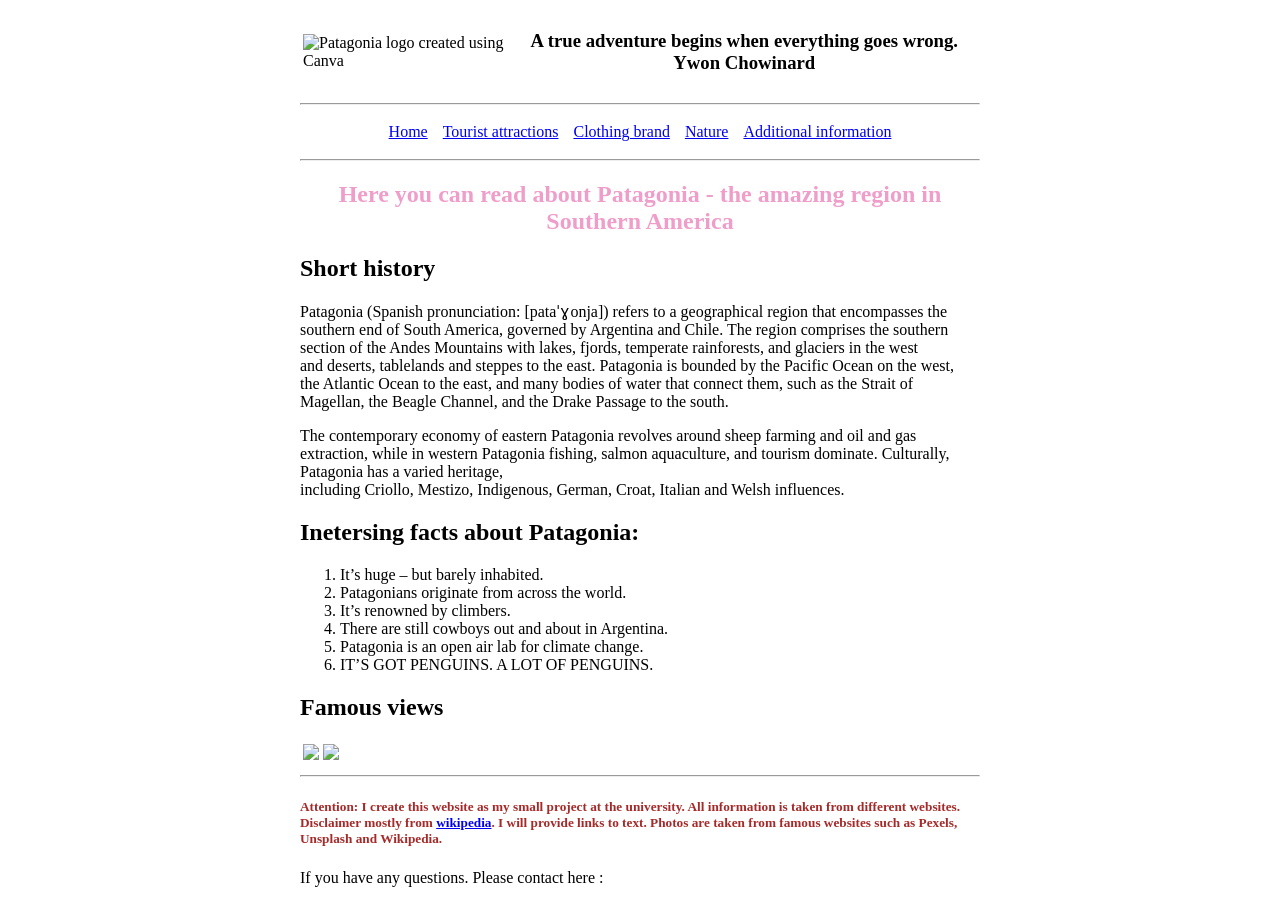
==== index.html @ 426af934 "Rename Patagonia_site.html to index.html" ====
<!DOCTYPE html>
<html>
    
<head> <title> Patagonia </title> </head>
<body style ="margin-left:300px; margin-right:300px; "> 
<header> 
    <table>
        <tr>
            <td><a> <img src="images/LOGO PATAGONIA.jpg" alt="Patagonia logo created using Canva" width="30%"> </a> </td>
            <td><h3 style="text-align: center;">A true adventure begins when everything goes wrong. Ywon Chowinard</h3> </td>
        </tr>
    </table>
</header>


<nav>
    <hr>
    <table cellspacing="5" cellpadding="5" align="center">
    <tr>
        <td><a href="Patagonia_site.html">Home</a></td>
        <td><a href="Tourist attractions.html">Tourist attractions</a></td>
        <td><a href="Clothing brand.html">Clothing brand</a></td>
        <td><a href="Nature.html">Nature</a></td>
        <td><a href="Additional information.html">Additional information</a></td>
    </tr>
    </table>
    <hr>
</nav>


<article> 
<h1 style="text-align: center; color: #ef9eca;"> Here you can read about Patagonia - the amazing region in Southern America</h1>	
<h2> Short history </h2>
    <p> Patagonia (Spanish pronunciation: [pataˈɣonja]) refers to a geographical region that encompasses the southern end of South America, governed by Argentina and Chile. The region comprises the southern section of the Andes Mountains with lakes, fjords, temperate rainforests, and glaciers in the west and deserts, tablelands and steppes to the east. Patagonia is bounded by the Pacific Ocean on the west, the Atlantic Ocean to the east, and many bodies of water that connect them, such as the Strait of Magellan, the Beagle Channel, and the Drake Passage to the south. </p>
    <p> The contemporary economy of eastern Patagonia revolves around sheep farming and oil and gas extraction, while in western Patagonia fishing, salmon aquaculture, and tourism dominate. Culturally, Patagonia has a varied heritage, including Criollo, Mestizo, Indigenous, German, Croat, Italian and Welsh influences.</p>
</article>


<p> <h2>Inetersing facts about Patagonia:</h2>
    <ol>
        <li>It’s huge – but barely inhabited.</li>
        <li>Patagonians originate from across the world.</li>
        <li>It’s renowned by climbers.</li>
        <li>There are still cowboys out and about in Argentina.</li>
        <li>Patagonia is an open air lab for climate change.</li>
        <li>IT’S GOT PENGUINS. A LOT OF PENGUINS.</li>
    </ol>
</p>

 <article>
    <h2>Famous views</h2>
    <table> 
        <tr>
            <th><img  src="https://images.unsplash.com/photo-1558517286-8a9cb0b8c793?ixlib=rb-4.0.3&ixid=MnwxMjA3fDB8MHxwaG90by1wYWdlfHx8fGVufDB8fHx8&auto=format&fit=crop&w=2065&q=80" width = "100%"></th>
            <th><img src="https://images.unsplash.com/photo-1585491665805-48272c97a0f6?ixlib=rb-4.0.3&ixid=MnwxMjA3fDB8MHxwaG90by1wYWdlfHx8fGVufDB8fHx8&auto=format&fit=crop&w=2070&q=80" width="100%"></th>
        </tr>
    </table>
</article>


<footer>
    <hr>
    <h5 style="text-align: left; color: brown;"> Attention: I create this website as my small project at the university. All information is taken from different websites. Disclaimer mostly from <a href = "https://en.wikipedia.org/wiki/Patagonia">wikipedia</a>. I will provide links to text. Photos are taken from famous websites such as Pexels, Unsplash and Wikipedia. </h4>
    <a> If you have any questions. Please contact here : </a>
</footer>
</body>
</html>
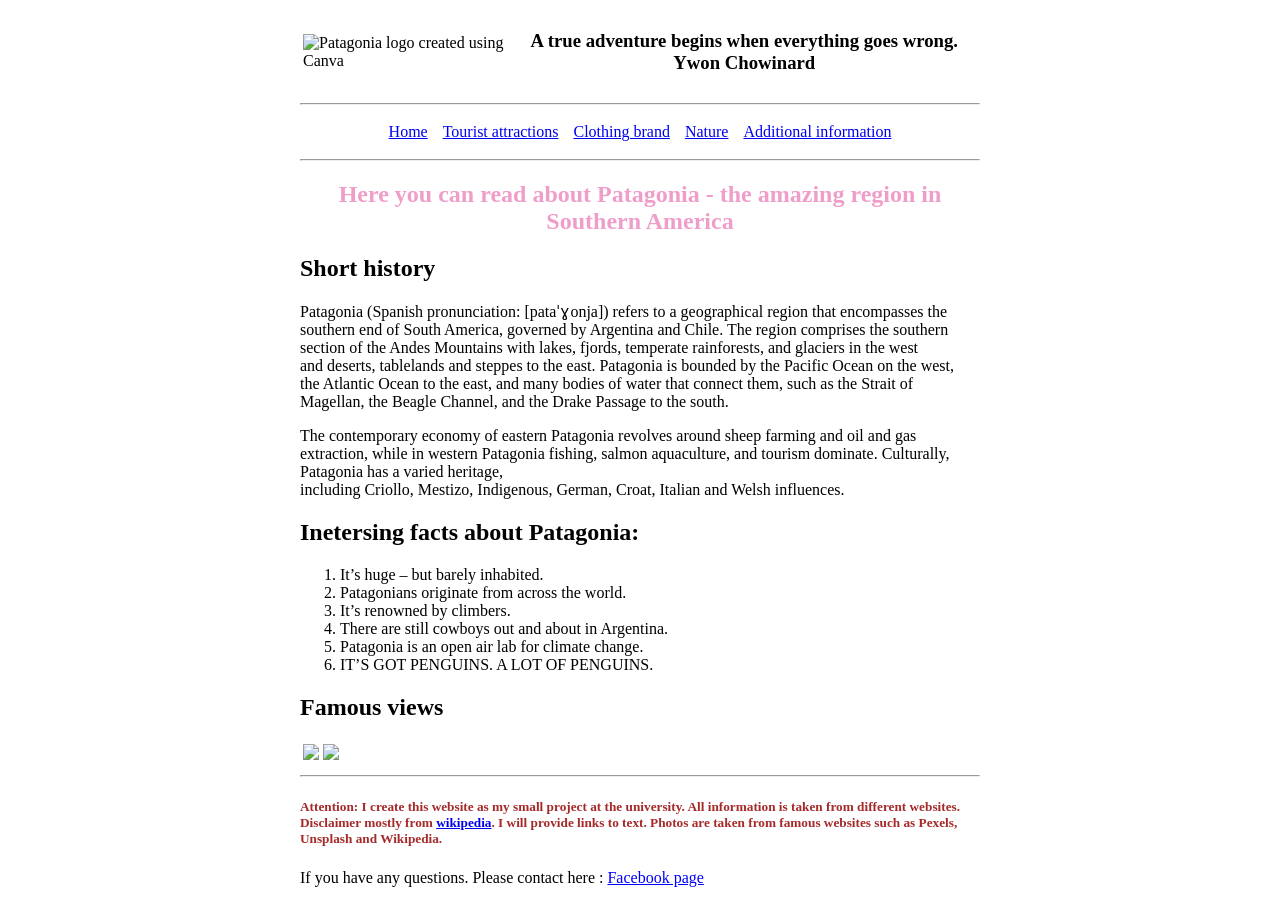
==== commit 7d892425: "Add files via upload" ====
--- a/index.html
+++ b/index.html
@@ -17,7 +17,7 @@
     <hr>
     <table cellspacing="5" cellpadding="5" align="center">
     <tr>
-        <td><a href="Patagonia_site.html">Home</a></td>
+        <td><a href="index.html">Home</a></td>
         <td><a href="Tourist attractions.html">Tourist attractions</a></td>
         <td><a href="Clothing brand.html">Clothing brand</a></td>
         <td><a href="Nature.html">Nature</a></td>
@@ -61,7 +61,7 @@
 <footer>
     <hr>
     <h5 style="text-align: left; color: brown;"> Attention: I create this website as my small project at the university. All information is taken from different websites. Disclaimer mostly from <a href = "https://en.wikipedia.org/wiki/Patagonia">wikipedia</a>. I will provide links to text. Photos are taken from famous websites such as Pexels, Unsplash and Wikipedia. </h4>
-    <a> If you have any questions. Please contact here : </a>
+    <p> If you have any questions. Please contact here :  <a href="https://www.facebook.com/sofiiiyka/" style="color: blue;"> Facebook page </a></p>
 </footer>
 </body>
-</html>
+</html>
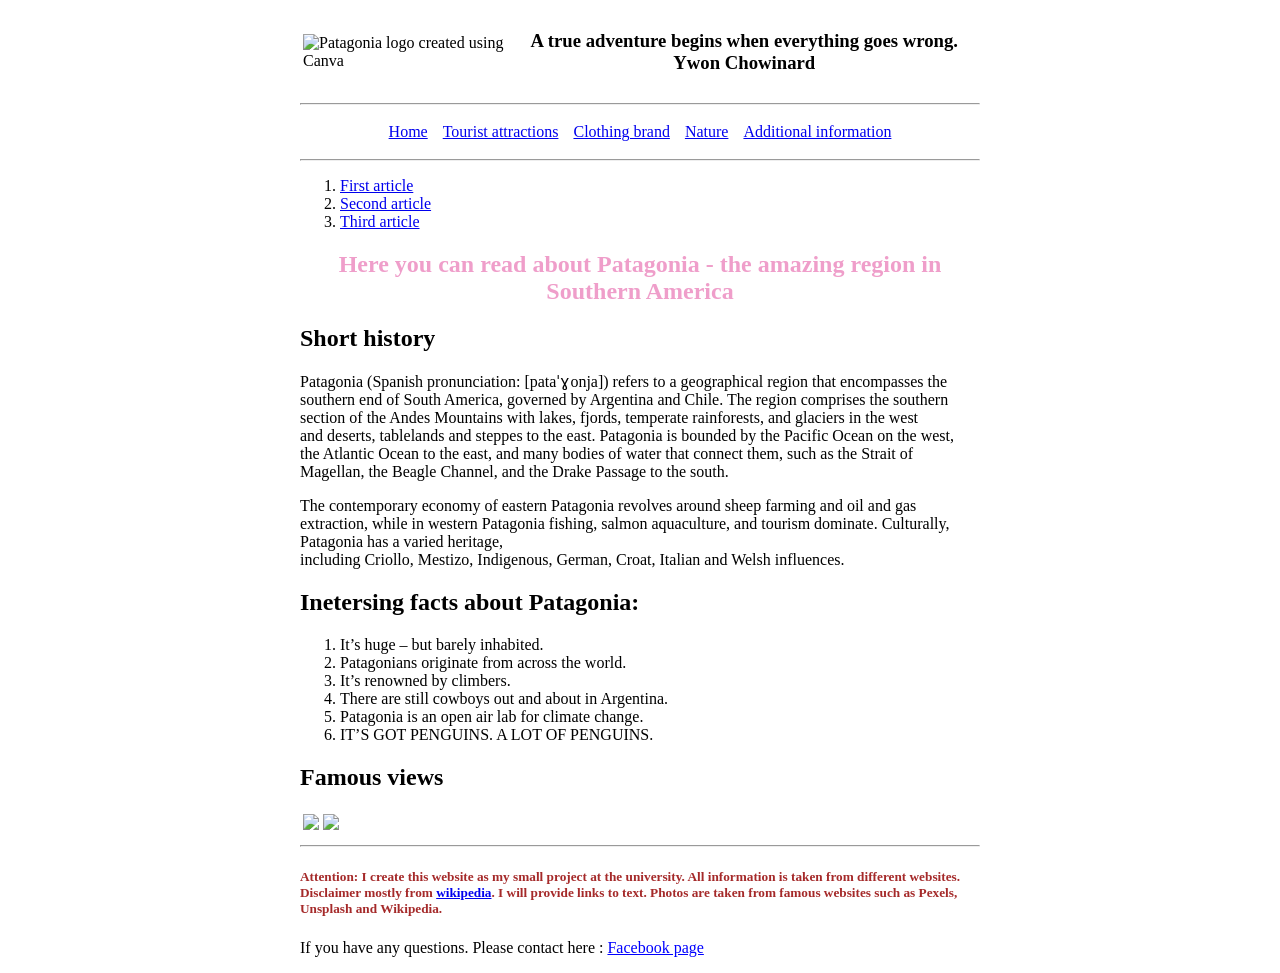
==== commit 87ae894f: "Update index.html" ====
--- a/index.html
+++ b/index.html
@@ -6,7 +6,7 @@
 <header> 
     <table>
         <tr>
-            <td><a> <img src="images/LOGO PATAGONIA.jpg" alt="Patagonia logo created using Canva" width="30%"> </a> </td>
+            <td><a> <img src="https://lh3.googleusercontent.com/[base64]w500-h400-no?authuser=0" alt="Patagonia logo created using Canva" width="30%"> </a> </td>
             <td><h3 style="text-align: center;">A true adventure begins when everything goes wrong. Ywon Chowinard</h3> </td>
         </tr>
     </table>
@@ -27,15 +27,20 @@
     <hr>
 </nav>
 
-
-<article> 
+<main>
+<ol>
+    <li><a href="#first">First article</a></li>
+    <li><a href="#second">Second article</a></li>
+    <li><a href="#third">Third article</a></li>
+</ol>
+<article id="first">
 <h1 style="text-align: center; color: #ef9eca;"> Here you can read about Patagonia - the amazing region in Southern America</h1>	
 <h2> Short history </h2>
     <p> Patagonia (Spanish pronunciation: [pataˈɣonja]) refers to a geographical region that encompasses the southern end of South America, governed by Argentina and Chile. The region comprises the southern section of the Andes Mountains with lakes, fjords, temperate rainforests, and glaciers in the west and deserts, tablelands and steppes to the east. Patagonia is bounded by the Pacific Ocean on the west, the Atlantic Ocean to the east, and many bodies of water that connect them, such as the Strait of Magellan, the Beagle Channel, and the Drake Passage to the south. </p>
     <p> The contemporary economy of eastern Patagonia revolves around sheep farming and oil and gas extraction, while in western Patagonia fishing, salmon aquaculture, and tourism dominate. Culturally, Patagonia has a varied heritage, including Criollo, Mestizo, Indigenous, German, Croat, Italian and Welsh influences.</p>
 </article>
 
-
+<article id="second">
 <p> <h2>Inetersing facts about Patagonia:</h2>
     <ol>
         <li>It’s huge – but barely inhabited.</li>
@@ -46,8 +51,9 @@
         <li>IT’S GOT PENGUINS. A LOT OF PENGUINS.</li>
     </ol>
 </p>
+</article>
 
- <article>
+ <article id="third">
     <h2>Famous views</h2>
     <table> 
         <tr>
@@ -56,7 +62,7 @@
         </tr>
     </table>
 </article>
-
+</main>
 
 <footer>
     <hr>
@@ -64,4 +70,4 @@
     <p> If you have any questions. Please contact here :  <a href="https://www.facebook.com/sofiiiyka/" style="color: blue;"> Facebook page </a></p>
 </footer>
 </body>
-</html>+</html>
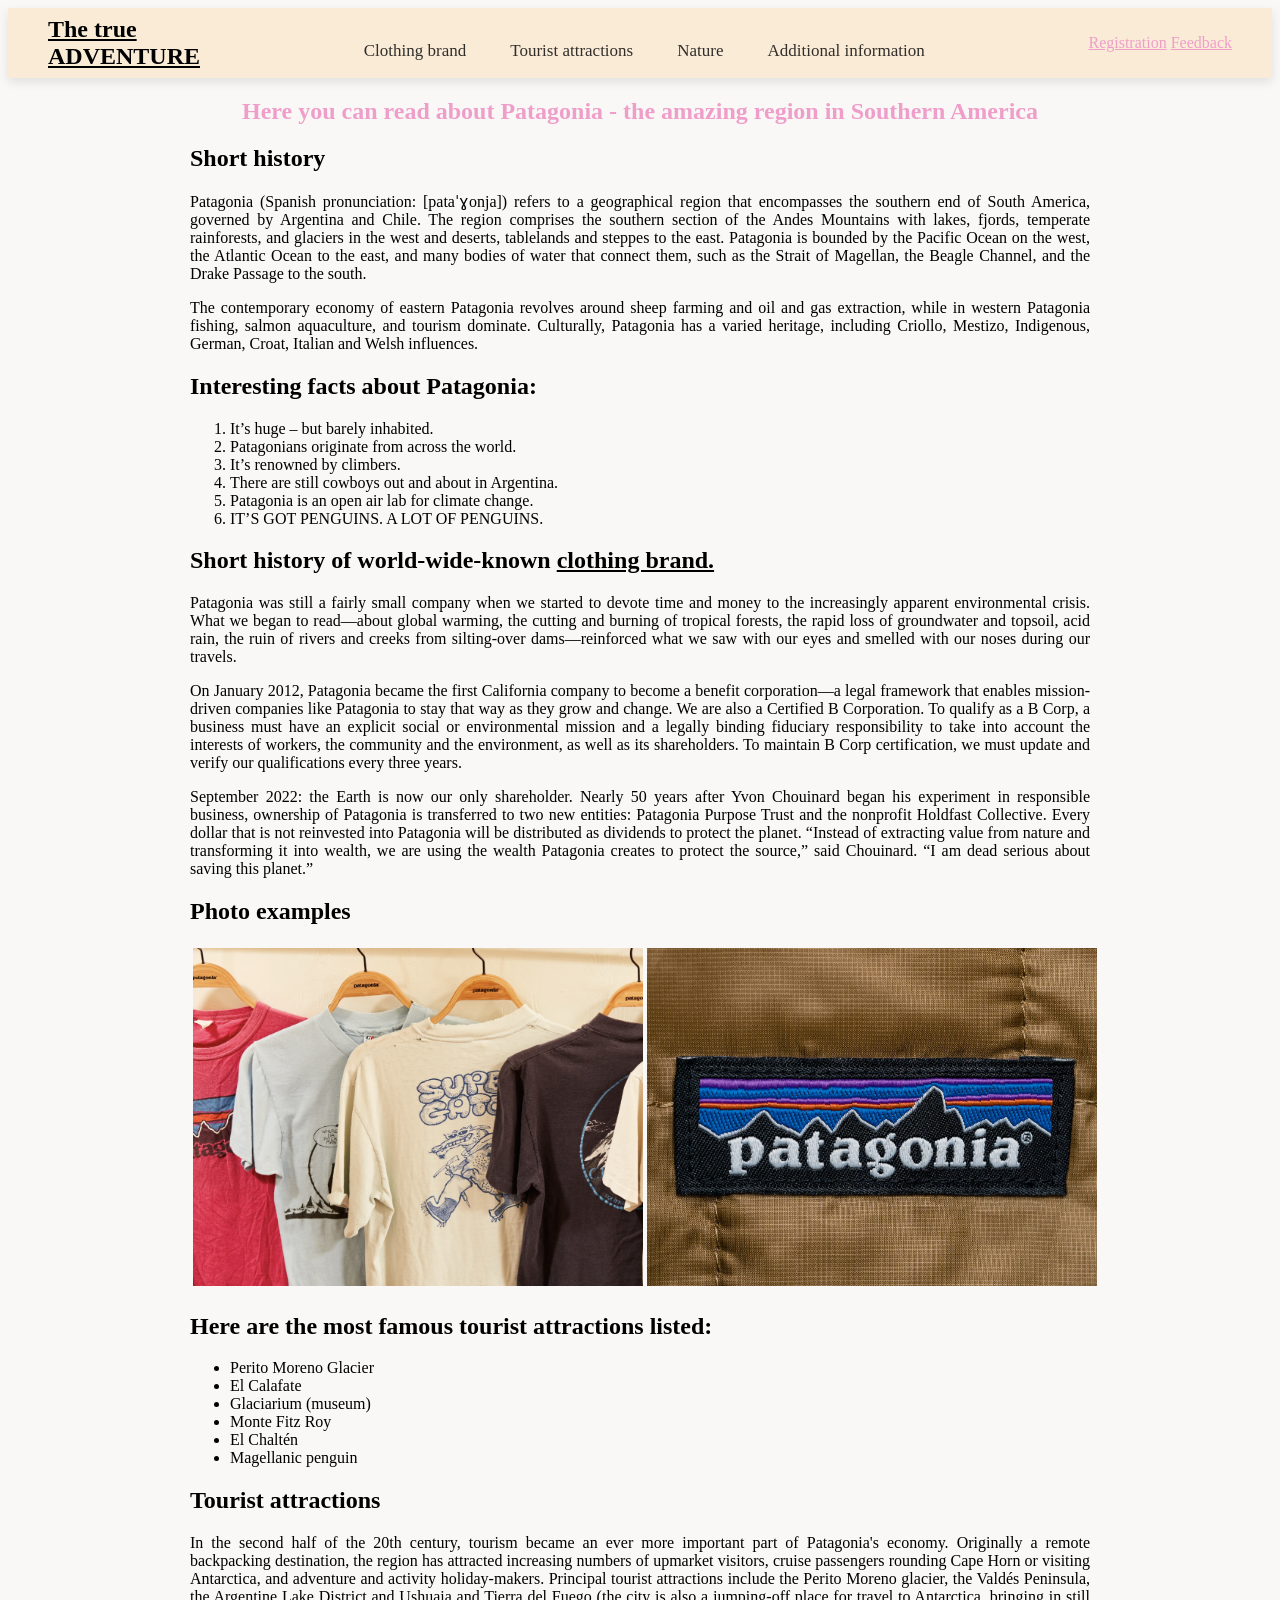
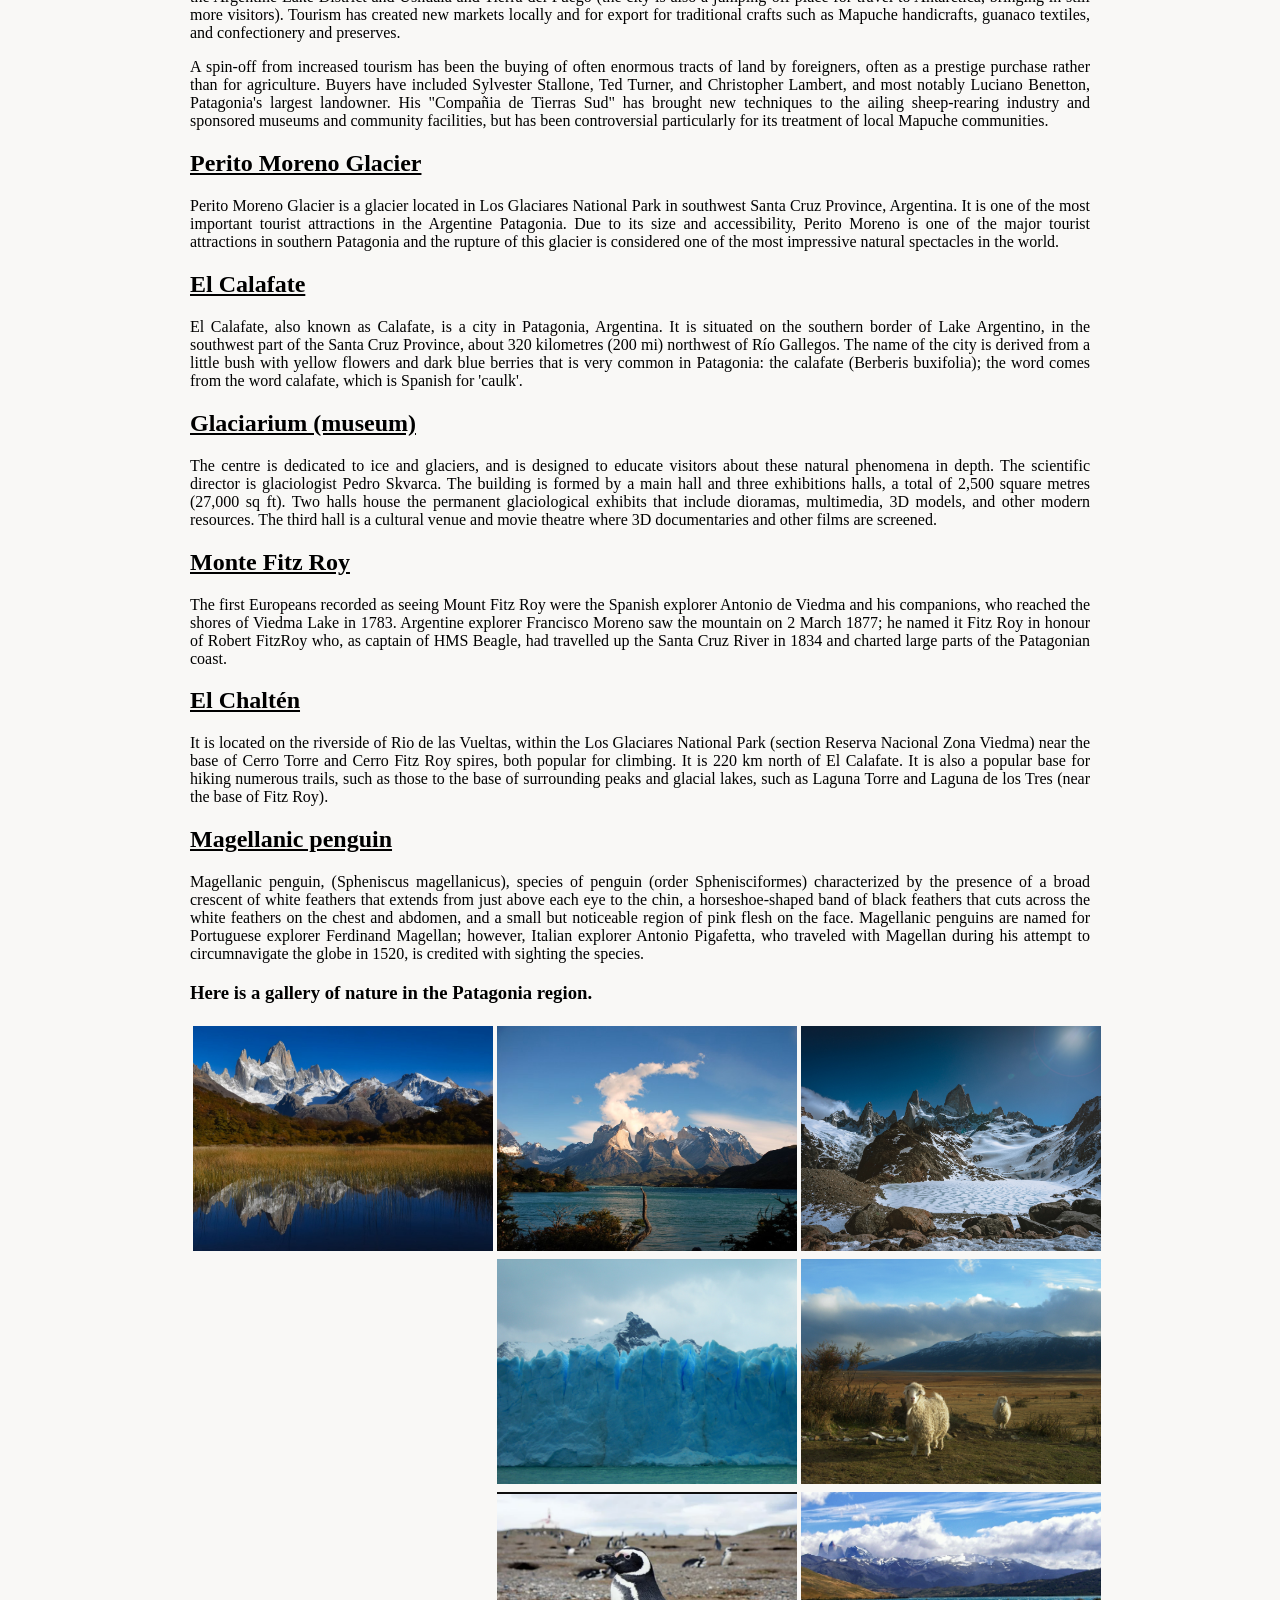
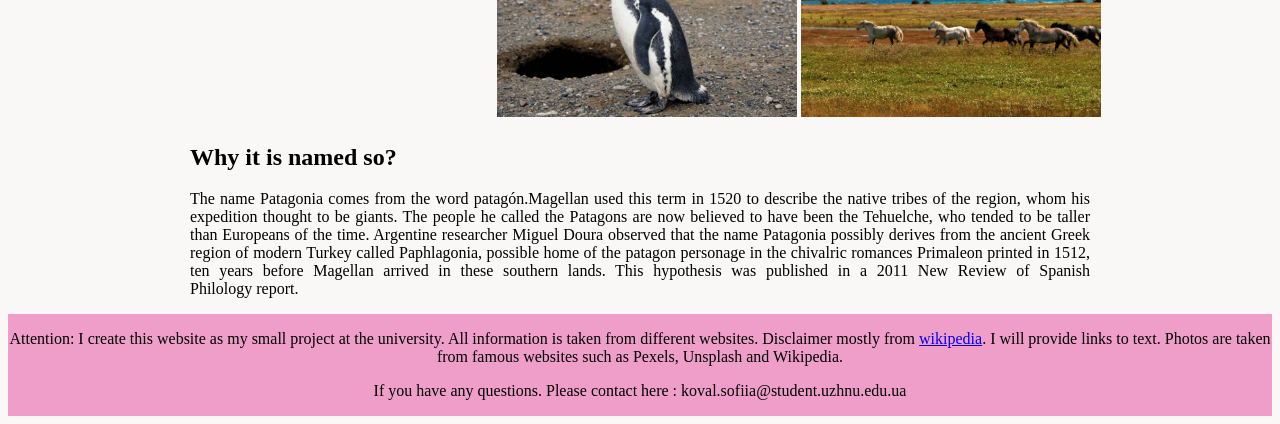
==== commit f998b39c: "Add files via upload" ====
--- a/index.html
+++ b/index.html
@@ -1,73 +1,148 @@
 <!DOCTYPE html>
 <html>
     
-<head> <title> Patagonia </title> </head>
-<body style ="margin-left:300px; margin-right:300px; "> 
-<header> 
+<head> 
+    <title> Patagonia </title> 
+    <link rel="stylesheet" href="main.css">
+</head>
+
+<body class="grid-container"> 
+
+    <header class="header"> 
+        <section class="nav">
+            <h1><a href="index.html" class="name"> The true <br>ADVENTURE </a> </h1>
+            <section class="wrap">
+                <ul class="menu">
+                    <li><a href="#clothing">Clothing brand</a></li>
+                    <li><a href="#tourist">Tourist attractions</a></li>
+                    <li><a href="#nature">Nature</a></li>
+                    <li><a href="#additional">Additional information</a></li>
+                </ul>
+            </section>
+            <article>
+                <a href="Registration.html" style="color: #ef9eca;">Registration</a> 
+            <a href="Feedback.html" style="color: #ef9eca;"> Feedback </a>
+            </article>
+        </section>
+    </header>	
+
+    <main class="main">
+    
+    <article>
+    <h1 style="text-align: center; color: #ef9eca;"> Here you can read about Patagonia - the amazing region in Southern America</h1>	
+    <h2> Short history </h2>
+        <p> Patagonia (Spanish pronunciation: [pataˈɣonja]) refers to a geographical region that encompasses the southern end of South America, governed by Argentina and Chile. The region comprises the southern section of the Andes Mountains with lakes, fjords, temperate rainforests, and glaciers in the west and deserts, tablelands and steppes to the east. Patagonia is bounded by the Pacific Ocean on the west, the Atlantic Ocean to the east, and many bodies of water that connect them, such as the Strait of Magellan, the Beagle Channel, and the Drake Passage to the south. </p>
+        <p> The contemporary economy of eastern Patagonia revolves around sheep farming and oil and gas extraction, while in western Patagonia fishing, salmon aquaculture, and tourism dominate. Culturally, Patagonia has a varied heritage, including Criollo, Mestizo, Indigenous, German, Croat, Italian and Welsh influences.</p>
+    </article>
+
+    <article>
+        <h2>Interesting facts about Patagonia:</h2>
+                    <ol>
+                        <li>It’s huge – but barely inhabited.</li>
+                        <li>Patagonians originate from across the world.</li>
+                        <li>It’s renowned by climbers.</li>
+                        <li>There are still cowboys out and about in Argentina.</li>
+                        <li>Patagonia is an open air lab for climate change.</li>
+                        <li>IT’S GOT PENGUINS. A LOT OF PENGUINS.</li>
+                    </ol>
+        
+    </article>
+    
+    <article id="clothing">
+        <h2>Short history of world-wide-known <a href="https://www.patagonia.com/company-history/" style="color: black;"> clothing brand.</a></h2>
+        <p>
+            Patagonia was still a fairly small company when we started to devote time and money to the increasingly apparent environmental crisis. What we began to read—about global warming, the cutting and burning of tropical forests, the rapid loss of groundwater and topsoil, acid rain, the ruin of rivers and creeks from silting-over dams—reinforced what we saw with our eyes and smelled with our noses during our travels.
+        </p>
+
+        <p>
+            On January 2012, Patagonia became the first California company to become a benefit corporation—a legal framework that enables mission-driven companies like Patagonia to stay that way as they grow and change. We are also a Certified B Corporation. To qualify as a B Corp, a business must have an explicit social or environmental mission and a legally binding fiduciary responsibility to take into account the interests of workers, the community and the environment, as well as its shareholders. To maintain B Corp certification, we must update and verify our qualifications every three years.
+        </p>
+            
+        <p>
+            September 2022: the Earth is now our only shareholder. Nearly 50 years after Yvon Chouinard began his experiment in responsible business, ownership of Patagonia is transferred to two new entities: Patagonia Purpose Trust and the nonprofit Holdfast Collective. Every dollar that is not reinvested into Patagonia will be distributed as dividends to protect the planet. “Instead of extracting value from nature and transforming it into wealth, we are using the wealth Patagonia creates to protect the source,” said Chouinard. “I am dead serious about saving this planet.”
+        </p>
+            
+    <h2>Photo examples</h2>
     <table>
         <tr>
-            <td><a> <img src="https://lh3.googleusercontent.com/[base64]w500-h400-no?authuser=0" alt="Patagonia logo created using Canva" width="30%"> </a> </td>
-            <td><h3 style="text-align: center;">A true adventure begins when everything goes wrong. Ywon Chowinard</h3> </td>
+            <td><img src="images/patagonia_clothes_hanging.png" alt="" width="450px"></td>
+            <td><img src="images/patagonia_clothes_logo.jpg" alt="" width="450px"></td>
         </tr>
     </table>
-</header>
+    </article>
+
+    <article id="tourist">   
+
+        <p> <h2>Here are the most famous tourist attractions listed:</h2>
+            <ul>
+                <li> Perito Moreno Glacier</li>
+                <li> El Calafate</li>
+                <li> Glaciarium (museum)</li>
+                <li>Monte Fitz Roy</li>
+                <li>El Chaltén</li>
+                <li>Magellanic penguin</li>
+            </ul>
+        </p>
+
+        <h2> Tourist attractions</h2>
+        <p>In the second half of the 20th century, tourism became an ever more important part of Patagonia's economy. Originally a remote backpacking destination, the region has attracted increasing numbers of upmarket visitors, cruise passengers rounding Cape Horn or visiting Antarctica, and adventure and activity holiday-makers. Principal tourist attractions include the Perito Moreno glacier, the Valdés Peninsula, the Argentine Lake District and Ushuaia and Tierra del Fuego (the city is also a jumping-off place for travel to Antarctica, bringing in still more visitors). Tourism has created new markets locally and for export for traditional crafts such as Mapuche handicrafts, guanaco textiles, and confectionery and preserves.</p>
+        <p>A spin-off from increased tourism has been the buying of often enormous tracts of land by foreigners, often as a prestige purchase rather than for agriculture. Buyers have included Sylvester Stallone, Ted Turner, and Christopher Lambert, and most notably Luciano Benetton, Patagonia's largest landowner. His "Compañia de Tierras Sud" has brought new techniques to the ailing sheep-rearing industry and sponsored museums and community facilities, but has been controversial particularly for its treatment of local Mapuche communities.</p>
+
+        <h1> <a href="https://en.wikipedia.org/wiki/Perito_Moreno_Glacier" style="color: black;">Perito Moreno Glacier</a></h1>
+        <p>Perito Moreno Glacier is a glacier located in Los Glaciares National Park in southwest Santa Cruz Province, Argentina. It is one of the most important tourist attractions in the Argentine Patagonia. 
+    Due to its size and accessibility, Perito Moreno is one of the major tourist attractions in southern Patagonia and the rupture of this glacier is considered one of the most impressive natural spectacles in the world.</p>
+
+        <h1><a href="https://en.wikipedia.org/wiki/El_Calafate" style="color: black;">El Calafate</a></h1>
+        <p>El Calafate, also known as Calafate, is a city in Patagonia, Argentina. It is situated on the southern border of Lake Argentino, in the southwest part of the Santa Cruz Province, about 320 kilometres (200 mi) northwest of Río Gallegos. The name of the city is derived from a little bush with yellow flowers and dark blue berries that is very common in Patagonia: the calafate (Berberis buxifolia); the word comes from the word calafate, which is Spanish for 'caulk'. </p>
+
+        <h1><a href="https://en.wikipedia.org/wiki/Glaciarium_(museum)" style="color: black">Glaciarium (museum)</a></h1>
+        <p>The centre is dedicated to ice and glaciers, and is designed to educate visitors about these natural phenomena in depth. The scientific director is glaciologist Pedro Skvarca. The building is formed by a main hall and three exhibitions halls, a total of 2,500 square metres (27,000 sq ft). Two halls house the permanent glaciological exhibits that include dioramas, multimedia, 3D models, and other modern resources. The third hall is a cultural venue and movie theatre where 3D documentaries and other films are screened. </p>
+
+        <h1><a href="https://en.wikipedia.org/wiki/Fitz_Roy" style="color: black; "> Monte Fitz Roy</a></h1>
+        <p>The first Europeans recorded as seeing Mount Fitz Roy were the Spanish explorer Antonio de Viedma and his companions, who reached the shores of Viedma Lake in 1783. Argentine explorer Francisco Moreno saw the mountain on 2 March 1877; he named it Fitz Roy in honour of Robert FitzRoy who, as captain of HMS Beagle, had travelled up the Santa Cruz River in 1834 and charted large parts of the Patagonian coast.</p>
+
+        <h1><a href="https://en.wikipedia.org/wiki/El_Chalt%C3%A9n" style="color: black; "> El Chaltén</a></h1>
+        <p>It is located on the riverside of Rio de las Vueltas, within the Los Glaciares National Park (section Reserva Nacional Zona Viedma) near the base of Cerro Torre and Cerro Fitz Roy spires, both popular for climbing. It is 220 km north of El Calafate. It is also a popular base for hiking numerous trails, such as those to the base of surrounding peaks and glacial lakes, such as Laguna Torre and Laguna de los Tres (near the base of Fitz Roy).</p>
+
+        <h1><a href="https://www.britannica.com/animal/Magellanic-penguin" style="color: black;"> Magellanic penguin</a></h1>
+        <p>Magellanic penguin, (Spheniscus magellanicus), species of penguin (order Sphenisciformes) characterized by the presence of a broad crescent of white feathers that extends from just above each eye to the chin, a horseshoe-shaped band of black feathers that cuts across the white feathers on the chest and abdomen, and a small but noticeable region of pink flesh on the face. Magellanic penguins are named for Portuguese explorer Ferdinand Magellan; however, Italian explorer Antonio Pigafetta, who traveled with Magellan during his attempt to circumnavigate the globe in 1520, is credited with sighting the species.</p>
+
+    </article>
 
 
-<nav>
-    <hr>
-    <table cellspacing="5" cellpadding="5" align="center">
-    <tr>
-        <td><a href="index.html">Home</a></td>
-        <td><a href="Tourist attractions.html">Tourist attractions</a></td>
-        <td><a href="Clothing brand.html">Clothing brand</a></td>
-        <td><a href="Nature.html">Nature</a></td>
-        <td><a href="Additional information.html">Additional information</a></td>
-    </tr>
-    </table>
-    <hr>
-</nav>
+    <article id="nature">
+        <h3>Here is a gallery of nature in the Patagonia region.</h3>
+        <table>
+            <tr>
+                <th> <img src="images/nature1.jpg" alt="" width="300px"></th>
+                <th> <img src="images/nature2.jpg" alt="" width="300px"></th>
+                <th> <img src="images/nature3.jpg" alt="" width="300px"></th>
+            </tr>
+            <tr>    
+                <th> <img src="images/nature4.jpg" alt="" width="300px"></th>
+                <th> <img src="images/nature5.jpg" alt="" width="300px"></th>
+                <th> <img src="images/nature6.jpg" alt="" width="300px"></th>
+            </tr>
+            <tr>
+                <th> <img src="images/pexels-luis-dalvan-1684166.jpg" alt="" width="300px"></th>
+                <th> <img src="images/magellanic_penguin.png" alt="" width="300px"></th>
+                <th> <img src="images/horses.jpg" alt="" width="300px"></th>
+            </tr>
+        </table>
+    </article>
+    
 
-<main>
-<ol>
-    <li><a href="#first">First article</a></li>
-    <li><a href="#second">Second article</a></li>
-    <li><a href="#third">Third article</a></li>
-</ol>
-<article id="first">
-<h1 style="text-align: center; color: #ef9eca;"> Here you can read about Patagonia - the amazing region in Southern America</h1>	
-<h2> Short history </h2>
-    <p> Patagonia (Spanish pronunciation: [pataˈɣonja]) refers to a geographical region that encompasses the southern end of South America, governed by Argentina and Chile. The region comprises the southern section of the Andes Mountains with lakes, fjords, temperate rainforests, and glaciers in the west and deserts, tablelands and steppes to the east. Patagonia is bounded by the Pacific Ocean on the west, the Atlantic Ocean to the east, and many bodies of water that connect them, such as the Strait of Magellan, the Beagle Channel, and the Drake Passage to the south. </p>
-    <p> The contemporary economy of eastern Patagonia revolves around sheep farming and oil and gas extraction, while in western Patagonia fishing, salmon aquaculture, and tourism dominate. Culturally, Patagonia has a varied heritage, including Criollo, Mestizo, Indigenous, German, Croat, Italian and Welsh influences.</p>
-</article>
+    <article id="additional">  
+        <h2> Why it is named so?</h2>
+        <p>The name Patagonia comes from the word patagón.Magellan used this term in 1520 to describe the native tribes of the region, whom his expedition thought to be giants. The people he called the Patagons are now believed to have been the Tehuelche, who tended to be taller than Europeans of the time. Argentine researcher Miguel Doura observed that the name Patagonia possibly derives from the ancient Greek region of modern Turkey called Paphlagonia, possible home of the patagon personage in the chivalric romances Primaleon printed in 1512, ten years before Magellan arrived in these southern lands. This hypothesis was published in a 2011 New Review of Spanish Philology report. </p>
+    </article>
 
-<article id="second">
-<p> <h2>Inetersing facts about Patagonia:</h2>
-    <ol>
-        <li>It’s huge – but barely inhabited.</li>
-        <li>Patagonians originate from across the world.</li>
-        <li>It’s renowned by climbers.</li>
-        <li>There are still cowboys out and about in Argentina.</li>
-        <li>Patagonia is an open air lab for climate change.</li>
-        <li>IT’S GOT PENGUINS. A LOT OF PENGUINS.</li>
-    </ol>
-</p>
-</article>
 
- <article id="third">
-    <h2>Famous views</h2>
-    <table> 
-        <tr>
-            <th><img  src="https://images.unsplash.com/photo-1558517286-8a9cb0b8c793?ixlib=rb-4.0.3&ixid=MnwxMjA3fDB8MHxwaG90by1wYWdlfHx8fGVufDB8fHx8&auto=format&fit=crop&w=2065&q=80" width = "100%"></th>
-            <th><img src="https://images.unsplash.com/photo-1585491665805-48272c97a0f6?ixlib=rb-4.0.3&ixid=MnwxMjA3fDB8MHxwaG90by1wYWdlfHx8fGVufDB8fHx8&auto=format&fit=crop&w=2070&q=80" width="100%"></th>
-        </tr>
-    </table>
-</article>
-</main>
+    </main>
 
-<footer>
-    <hr>
-    <h5 style="text-align: left; color: brown;"> Attention: I create this website as my small project at the university. All information is taken from different websites. Disclaimer mostly from <a href = "https://en.wikipedia.org/wiki/Patagonia">wikipedia</a>. I will provide links to text. Photos are taken from famous websites such as Pexels, Unsplash and Wikipedia. </h4>
-    <p> If you have any questions. Please contact here :  <a href="https://www.facebook.com/sofiiiyka/" style="color: blue;"> Facebook page </a></p>
-</footer>
+    <footer class="footer">
+        <p>Attention: I create this website as my small project at the university. All information is taken from different websites. Disclaimer mostly from <a href = "https://en.wikipedia.org/wiki/Patagonia">wikipedia</a>. I will provide links to text. Photos are taken from famous websites such as Pexels, Unsplash and Wikipedia. </p>
+        <p> If you have any questions. Please contact here :  koval.sofiia@student.uzhnu.edu.ua</p>
+    </footer>
 </body>
-</html>
+</html>
--- a/main.css
+++ b/main.css
@@ -0,0 +1,62 @@
+.header{
+	width: 100%;
+	height: 70px;
+	box-shadow: 0 4px 10px rgba(0, 0, 0, .1);
+}
+
+.header .nav{
+	height: inherit;
+	display: flex;
+	justify-content: space-between;
+	align-items: center;
+	padding-left: 40px;
+	padding-right: 40px;
+}
+.name{
+    color: black;
+}
+.menu{
+	list-style-type: none;
+	padding-left: 0;
+	margin-bottom: 0;
+}
+
+.menu li{
+	display: inline-block;
+}
+
+.menu li a{
+	color: black;
+	opacity: 0.8;
+	font-size: 17px;
+	text-decoration: none;
+	padding: 20px;
+	transition: all .07s ease-in-out;
+}
+
+.menu li a:hover{
+	opacity: 1;
+}
+.header{
+    background-color: antiquewhite;
+	grid-column: 1 / span 3;
+}
+.grid-container{
+    background-color: rgb(249, 248, 246);
+
+    background-image:  ;
+	display: grid;
+	grid-template-columns: auto 900px auto;
+}
+.main{
+    text-align: justify;
+	grid-column: 2 / span 1;
+}
+
+.footer{
+    width: 100%;
+    background-color: #ef9eca;
+    text-align: center;
+	grid-column: 1 / span 3;
+}
+
